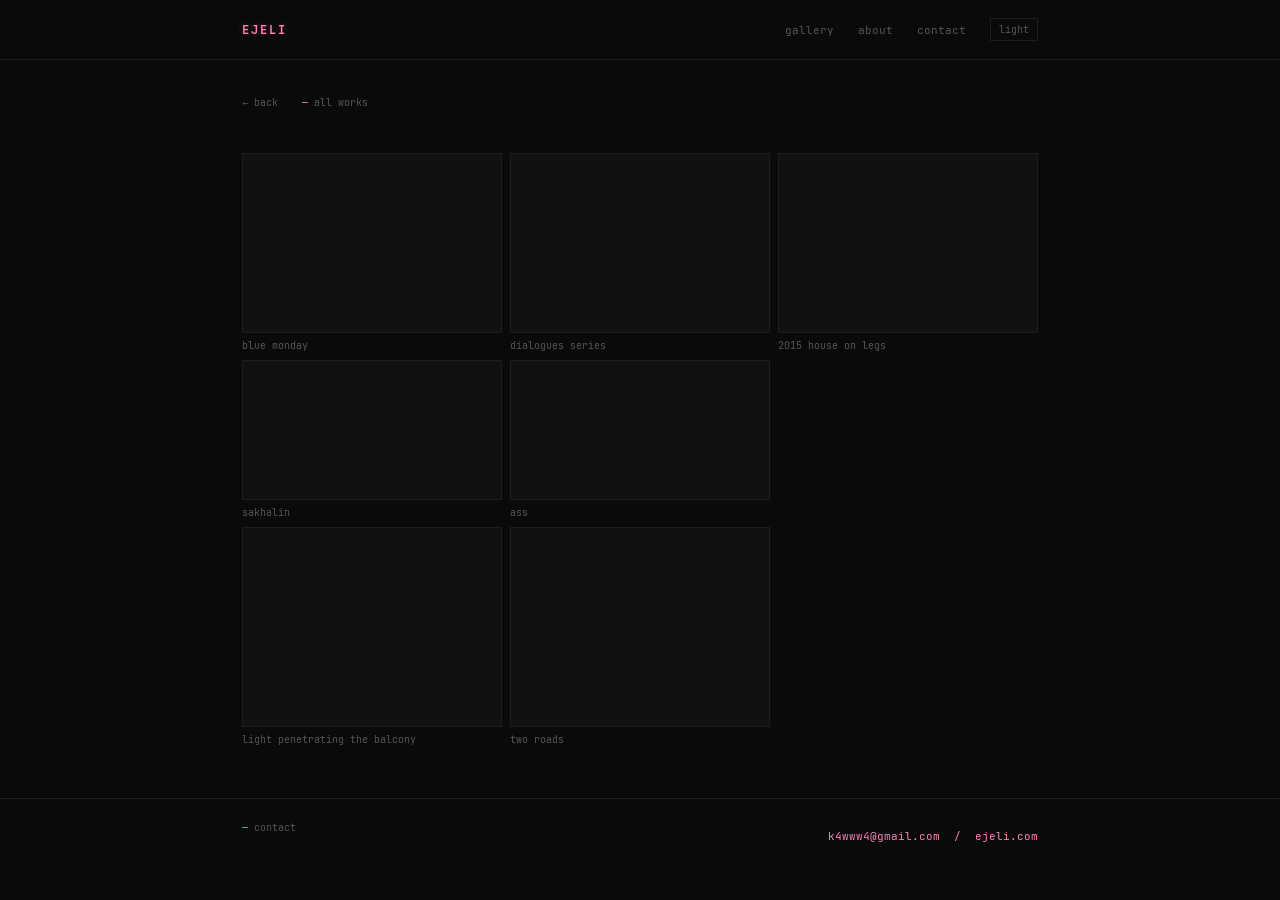
==== gallery.html @ e6da0241 "feat: add gallery.html with masonry layout" ====
<!DOCTYPE html>
<html lang="en">
<head>
  <meta charset="UTF-8">
  <meta name="viewport" content="width=device-width, initial-scale=1.0">
  <title>ejeli — gallery</title>
  <link rel="stylesheet" href="style.css">
  <!-- apply stored theme before first paint to prevent flash -->
  <script>if(localStorage.getItem('ejeli-theme')==='light')document.documentElement.classList.add('light');</script>
</head>
<body>

  <nav>
    <div class="container">
      <div class="nav-inner">
        <a href="index.html" class="nav-logo">EJELI</a>
        <div class="nav-links">
          <a href="gallery.html">gallery</a>
          <a href="index.html#about">about</a>
          <a href="index.html#contact">contact</a>
          <button class="theme-toggle" id="theme-toggle" aria-label="Toggle theme">light</button>
        </div>
      </div>
    </div>
  </nav>

  <main>
    <div class="container">

      <div class="gallery-header">
        <a href="index.html" class="back-link">← back</a>
        <p class="section-label">all works</p>
      </div>

      <div class="masonry">

        <div class="artwork">
          <div class="artwork-placeholder"></div>
          <p class="artwork-title">blue monday</p>
        </div>

        <div class="artwork">
          <div class="artwork-placeholder"></div>
          <p class="artwork-title">sakhalin</p>
        </div>

        <div class="artwork">
          <div class="artwork-placeholder"></div>
          <p class="artwork-title">light penetrating the balcony</p>
        </div>

        <div class="artwork">
          <div class="artwork-placeholder"></div>
          <p class="artwork-title">dialogues series</p>
        </div>

        <div class="artwork">
          <div class="artwork-placeholder"></div>
          <p class="artwork-title">ass</p>
        </div>

        <div class="artwork">
          <div class="artwork-placeholder"></div>
          <p class="artwork-title">two roads</p>
        </div>

        <div class="artwork">
          <div class="artwork-placeholder"></div>
          <p class="artwork-title">2015 house on legs</p>
        </div>

      </div>
    </div>
  </main>

  <footer id="contact">
    <div class="container">
      <div class="footer-inner">
        <span class="section-label">contact</span>
        <span class="footer-links">
          <a href="mailto:k4www4@gmail.com">k4www4@gmail.com</a>
          &nbsp;/&nbsp;
          <a href="https://ejeli.com" target="_blank" rel="noopener">ejeli.com</a>
        </span>
      </div>
    </div>
  </footer>

  <script>
    (function () {
      var stored = localStorage.getItem('ejeli-theme');
      var btn = document.getElementById('theme-toggle');
      if (stored === 'light') {
        btn.textContent = 'dark';
      }
      btn.addEventListener('click', function () {
        var isLight = document.documentElement.classList.toggle('light');
        localStorage.setItem('ejeli-theme', isLight ? 'light' : 'dark');
        btn.textContent = isLight ? 'dark' : 'light';
      });
    })();
  </script>

</body>
</html>
---- style.css ----
/* ── Fonts ───────────────────────────────────────────────── */
@font-face {
  font-family: 'JetBrains Mono';
  font-style: normal;
  font-weight: 300;
  font-display: swap;
  src: url('fonts/jetbrains-mono-light-latin.woff2') format('woff2');
}
@font-face {
  font-family: 'JetBrains Mono';
  font-style: normal;
  font-weight: 400;
  font-display: swap;
  src: url('fonts/jetbrains-mono-regular-latin.woff2') format('woff2');
}
@font-face {
  font-family: 'JetBrains Mono';
  font-style: normal;
  font-weight: 700;
  font-display: swap;
  src: url('fonts/jetbrains-mono-bold-latin.woff2') format('woff2');
}

/* ── Tokens: dark (default) ─────────────────────────────── */
:root {
  --bg:          #0a0a0a;
  --bg2:         #111111;
  --border:      #1e1e1e;
  --text:        #e8e8e8;
  --text-muted:  #555555;
  --accent:      #ff80b5;
  --accent-glow: #ff80b540;
  --transition:  0.25s ease;
}

/* ── Tokens: light ──────────────────────────────────────── */
html.light {
  --bg:          #f7f7f5;
  --bg2:         #efefed;
  --border:      #dddddd;
  --text:        #111111;
  --text-muted:  #999999;
  --accent:      #e8006a;
  --accent-glow: #e8006a20;
}

/* ── Reset ───────────────────────────────────────────────── */
*, *::before, *::after { box-sizing: border-box; margin: 0; padding: 0; }

html {
  background: var(--bg);
  color: var(--text);
  font-family: 'JetBrains Mono', monospace;
  font-weight: 400;
  transition: background var(--transition), color var(--transition);
}

body { min-height: 100vh; }

a { color: inherit; text-decoration: none; }

img { display: block; width: 100%; }

/* ── Layout ─────────────────────────────────────────────── */
.container {
  max-width: 860px;
  margin: 0 auto;
  padding: 0 32px;
}

/* ── Nav ────────────────────────────────────────────────── */
nav {
  border-bottom: 1px solid var(--border);
  transition: border-color var(--transition);
}

.nav-inner {
  display: flex;
  justify-content: space-between;
  align-items: center;
  padding: 18px 0;
}

.nav-logo {
  color: var(--accent);
  font-size: 12px;
  font-weight: 700;
  letter-spacing: 2px;
  text-shadow: 0 0 10px var(--accent-glow);
  transition: color var(--transition), text-shadow var(--transition);
}

.nav-links {
  display: flex;
  align-items: center;
  gap: 24px;
  color: var(--text-muted);
  font-size: 11px;
  transition: color var(--transition);
}

.nav-links a:hover { color: var(--accent); }

.theme-toggle {
  background: none;
  border: 1px solid var(--border);
  color: var(--text-muted);
  font-family: 'JetBrains Mono', monospace;
  font-size: 10px;
  padding: 4px 8px;
  cursor: pointer;
  transition: border-color var(--transition), color var(--transition);
}

.theme-toggle:hover {
  border-color: var(--accent);
  color: var(--accent);
}

.theme-toggle:focus-visible,
.nav-links a:focus-visible {
  outline: 1px solid var(--accent);
  outline-offset: 2px;
}

/* ── Section label ──────────────────────────────────────── */
.section-label {
  color: var(--text-muted);
  font-size: 10px;
  font-weight: 400;
  margin-bottom: 16px;
  transition: color var(--transition);
}

.section-label::before {
  content: '— ';
  color: var(--accent);
  transition: color var(--transition);
}

/* ── Hero ────────────────────────────────────────────────── */
.hero {
  padding: 52px 0 44px;
}

.tagline {
  color: var(--text);
  font-size: 18px;
  font-weight: 300;
  line-height: 1.75;
  max-width: 520px;
  margin-bottom: 40px;
  transition: color var(--transition);
}

.tagline .accent {
  color: var(--accent);
  text-shadow: 0 0 8px var(--accent-glow);
  transition: color var(--transition), text-shadow var(--transition);
}

/* ── Gallery teaser (index) ─────────────────────────────── */
.gallery-teaser {
  display: grid;
  grid-template-columns: repeat(4, 1fr);
  gap: 6px;
  margin-bottom: 10px;
}

.artwork-placeholder {
  background: var(--bg2);
  border: 1px solid var(--border);
  aspect-ratio: 4/3;
  transition: background var(--transition), border-color var(--transition);
}

.view-all {
  color: var(--accent);
  font-size: 10px;
  text-align: right;
  display: block;
  margin-bottom: 52px;
  transition: color var(--transition);
}

.view-all:hover { opacity: 0.7; }

/* ── About grid ─────────────────────────────────────────── */
.about-section {
  padding: 44px 0;
  border-top: 1px solid var(--border);
  transition: border-color var(--transition);
}

.about-grid {
  display: grid;
  grid-template-columns: 1fr 1fr;
  gap: 40px;
}

.about-body {
  color: var(--text);
  font-size: 12px;
  font-weight: 300;
  line-height: 1.8;
  transition: color var(--transition);
}

/* ── Footer ─────────────────────────────────────────────── */
footer {
  border-top: 1px solid var(--border);
  transition: border-color var(--transition);
}

.footer-inner {
  display: flex;
  justify-content: space-between;
  align-items: center;
  padding: 22px 0;
}

.footer-links {
  color: var(--accent);
  font-size: 11px;
  transition: color var(--transition);
}

.footer-links a { color: inherit; }
.footer-links a:hover { opacity: 0.7; }

/* ── Gallery page ───────────────────────────────────────── */
.gallery-header {
  padding: 36px 0 28px;
  display: flex;
  align-items: baseline;
  gap: 24px;
}

.back-link {
  color: var(--text-muted);
  font-size: 10px;
  transition: color var(--transition);
}

.back-link:hover { color: var(--accent); }

.masonry {
  column-count: 3;
  column-gap: 8px;
  padding-bottom: 52px;
}

.artwork {
  break-inside: avoid;
  margin-bottom: 8px;
}

.artwork .artwork-placeholder {
  aspect-ratio: unset;
  height: auto;
  min-height: 140px;
}

/* vary heights so masonry feels organic */
.artwork:nth-child(3n+1) .artwork-placeholder { min-height: 180px; }
.artwork:nth-child(3n+2) .artwork-placeholder { min-height: 140px; }
.artwork:nth-child(3n)   .artwork-placeholder { min-height: 200px; }

.artwork-title {
  color: var(--text-muted);
  font-size: 10px;
  padding: 6px 0 0;
  transition: color var(--transition);
}

/* ── Responsive ─────────────────────────────────────────── */
@media (max-width: 900px) {
  .masonry { column-count: 2; }
}

@media (max-width: 600px) {
  .container { padding: 0 20px; }
  .gallery-teaser { grid-template-columns: repeat(2, 1fr); }
  .about-grid { grid-template-columns: 1fr; gap: 28px; }
  .masonry { column-count: 1; }
  .nav-links { gap: 14px; font-size: 10px; }
  .tagline { font-size: 15px; }
}
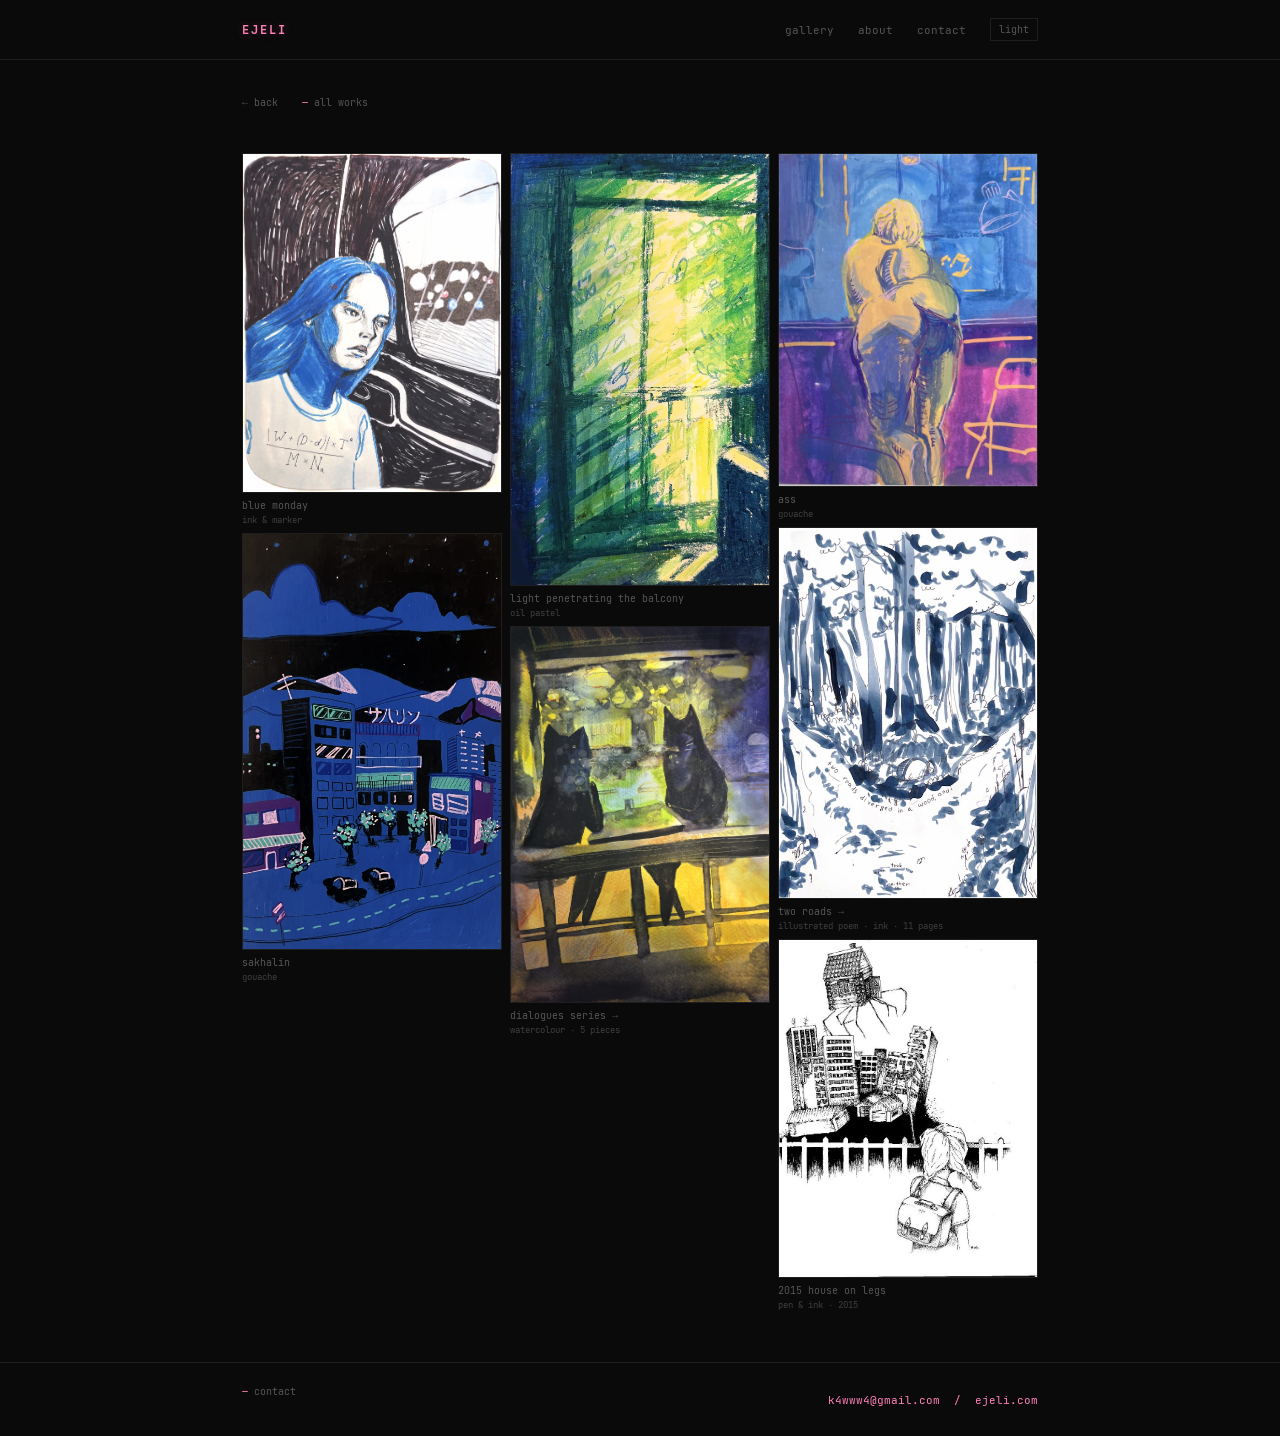
==== commit f6466b18: "feat(gallery): show real artworks instead of placeholders All 11 artwork slots were empty placeholde" ====
--- a/gallery.html
+++ b/gallery.html
@@ -4,6 +4,7 @@
   <meta charset="UTF-8">
   <meta name="viewport" content="width=device-width, initial-scale=1.0">
   <title>ejeli — gallery</title>
+  <meta name="description" content="paintings, ink drawings, illustrated poems and comics by ejeli.">
   <link rel="stylesheet" href="style.css">
   <!-- apply stored theme before first paint to prevent flash -->
   <script>if(localStorage.getItem('ejeli-theme')==='light')document.documentElement.classList.add('light');</script>
@@ -35,38 +36,49 @@
       <div class="masonry">
 
         <div class="artwork">
-          <div class="artwork-placeholder"></div>
+          <img src="images/blue-monday.jpg" alt="blue monday — ink and marker drawing of a woman with bright blue hair sitting in a car, turned toward the viewer, a formula written across her shirt" class="artwork-img" width="1222" height="1600" loading="lazy">
           <p class="artwork-title">blue monday</p>
+          <p class="artwork-meta">ink &amp; marker</p>
         </div>
 
         <div class="artwork">
-          <div class="artwork-placeholder"></div>
+          <img src="images/sakhalin.jpg" alt="sakhalin — night street painted in deep blue and black, low buildings with a sign in Japanese katakana, snow-capped mountains behind, parked cars and small trees" class="artwork-img" width="994" height="1600" loading="lazy">
           <p class="artwork-title">sakhalin</p>
+          <p class="artwork-meta">gouache</p>
         </div>
 
         <div class="artwork">
-          <div class="artwork-placeholder"></div>
+          <img src="images/light-penetrating-the-balcony.jpg" alt="light penetrating the balcony — green and yellow light flooding through a balcony door, painted in loose oil pastel over deep blue shadow" class="artwork-img" width="957" height="1600" loading="lazy">
           <p class="artwork-title">light penetrating the balcony</p>
+          <p class="artwork-meta">oil pastel</p>
         </div>
 
         <div class="artwork">
-          <div class="artwork-placeholder"></div>
-          <p class="artwork-title">dialogues series</p>
+          <a href="dialogues.html">
+            <img src="images/dialogues-1.jpg" alt="dialogues series — watercolour of two black cats sitting on a balcony at night, one smoking, city light glowing yellow behind them" class="artwork-img" width="1101" height="1600" loading="lazy">
+          </a>
+          <p class="artwork-title"><a href="dialogues.html">dialogues series →</a></p>
+          <p class="artwork-meta">watercolour · 5 pieces</p>
         </div>
 
         <div class="artwork">
-          <div class="artwork-placeholder"></div>
+          <img src="images/ass.jpg" alt="ass — gouache painting of a nude figure seen from behind, seated at a bar counter in yellow and green against blue and magenta" class="artwork-img" width="1243" height="1600" loading="lazy">
           <p class="artwork-title">ass</p>
+          <p class="artwork-meta">gouache</p>
         </div>
 
         <div class="artwork">
-          <div class="artwork-placeholder"></div>
-          <p class="artwork-title">two roads</p>
+          <a href="two-roads.html">
+            <img src="images/two-roads-1.jpg" alt="two roads — blue ink wash of a forest path, with the handwritten line “two roads diverged in a wood, and i took neither”" class="artwork-img" width="994" height="1424" loading="lazy">
+          </a>
+          <p class="artwork-title"><a href="two-roads.html">two roads →</a></p>
+          <p class="artwork-meta">illustrated poem · ink · 11 pages</p>
         </div>
 
         <div class="artwork">
-          <div class="artwork-placeholder"></div>
+          <img src="images/house-on-legs.jpg" alt="2015 house on legs — pen drawing of a schoolgirl with a backpack looking at a wooden house walking on spindly legs above a cluster of apartment blocks" class="artwork-img" width="696" height="911" loading="lazy">
           <p class="artwork-title">2015 house on legs</p>
+          <p class="artwork-meta">pen &amp; ink · 2015</p>
         </div>
 
       </div>
@@ -80,7 +92,7 @@
         <span class="footer-links">
           <a href="mailto:k4www4@gmail.com">k4www4@gmail.com</a>
           &nbsp;/&nbsp;
-          <a href="https://ejeli.com" target="_blank" rel="noopener">ejeli.com</a>
+          <a href="https://ejeli.com" target="_blank" rel="noopener noreferrer">ejeli.com</a>
         </span>
       </div>
     </div>
--- a/style.css
+++ b/style.css
@@ -143,6 +143,32 @@
   padding: 52px 0 44px;
 }
 
+.hero-name {
+  font-size: 22px;
+  font-weight: 700;
+  letter-spacing: -0.5px;
+  color: var(--text);
+  margin-bottom: 12px;
+  transition: color var(--transition);
+}
+
+.hero-bio {
+  font-size: 12px;
+  font-weight: 300;
+  line-height: 1.8;
+  color: var(--text-muted);
+  max-width: 480px;
+  margin-top: -28px;
+  margin-bottom: 44px;
+  transition: color var(--transition);
+}
+
+.read-more {
+  color: var(--accent);
+  transition: opacity var(--transition);
+}
+.read-more:hover { opacity: 0.7; }
+
 .tagline {
   color: var(--text);
   font-size: 18px;
@@ -174,6 +200,29 @@
   transition: background var(--transition), border-color var(--transition);
 }
 
+/* real artwork images — teaser crops to a uniform grid */
+.gallery-teaser { align-items: start; }
+
+.gallery-teaser a {
+  display: block;
+  aspect-ratio: 4/3;
+  overflow: hidden;
+  border: 1px solid var(--border);
+  background: var(--bg2);
+  transition: border-color var(--transition);
+}
+
+.gallery-teaser .artwork-img {
+  display: block;
+  width: 100%;
+  height: 100%;
+  object-fit: cover;
+  object-position: center 30%;
+  transition: opacity var(--transition);
+}
+
+.gallery-teaser a:hover .artwork-img { border-color: var(--accent); opacity: 0.85; }
+
 .view-all {
   color: var(--accent);
   font-size: 10px;
@@ -194,8 +243,29 @@
 
 .about-grid {
   display: grid;
-  grid-template-columns: 1fr 1fr;
+  grid-template-columns: 180px 1fr 1fr;
   gap: 40px;
+  align-items: start;
+}
+
+.about-photo-col {
+  padding-top: 4px;
+}
+
+.about-photo {
+  width: 100%;
+  height: auto;          /* beat the img width/height attribute hint so aspect-ratio wins */
+  aspect-ratio: 3/4;
+  object-fit: cover;
+  object-position: center top;
+  filter: grayscale(20%) contrast(1.05);
+  border: 1px solid var(--border);
+  transition: border-color var(--transition), filter var(--transition);
+}
+
+.about-photo:hover {
+  filter: grayscale(0%) contrast(1.05);
+  border-color: var(--accent);
 }
 
 .about-body {
@@ -266,11 +336,66 @@
 .artwork:nth-child(3n+2) .artwork-placeholder { min-height: 140px; }
 .artwork:nth-child(3n)   .artwork-placeholder { min-height: 200px; }
 
+/* masonry keeps each artwork's own proportions — no cropping */
+.artwork .artwork-img {
+  display: block;
+  width: 100%;
+  height: auto;
+  border: 1px solid var(--border);
+  background: var(--bg2);
+  transition: border-color var(--transition), opacity var(--transition);
+}
+
+.artwork a:hover .artwork-img { border-color: var(--accent); opacity: 0.85; }
+
 .artwork-title {
   color: var(--text-muted);
   font-size: 10px;
   padding: 6px 0 0;
   transition: color var(--transition);
+}
+
+.artwork-meta {
+  color: var(--text-muted);
+  font-size: 9px;
+  opacity: 0.7;
+  padding: 2px 0 0;
+}
+
+.artwork-title a { color: inherit; }
+.artwork-title a:hover { color: var(--accent); }
+
+/* ── Series pages (two roads, dialogues) ────────────────── */
+.series-intro {
+  color: var(--text);
+  font-size: 12px;
+  font-weight: 300;
+  line-height: 1.8;
+  max-width: 560px;
+  padding-bottom: 28px;
+}
+
+/* series pages use a row-major grid, not columns — pages must read left-to-right */
+.series-gallery {
+  display: grid;
+  grid-template-columns: repeat(3, 1fr);
+  gap: 8px;
+  align-items: start;
+  padding-bottom: 40px;
+}
+
+.series-gallery .artwork { margin-bottom: 0; }
+
+.series-end {
+  padding-bottom: 52px;
+}
+
+@media (max-width: 900px) {
+  .series-gallery { grid-template-columns: repeat(2, 1fr); }
+}
+
+@media (max-width: 600px) {
+  .series-gallery { grid-template-columns: 1fr; }
 }
 
 /* ── Responsive ─────────────────────────────────────────── */
@@ -282,6 +407,7 @@
   .container { padding: 0 20px; }
   .gallery-teaser { grid-template-columns: repeat(2, 1fr); }
   .about-grid { grid-template-columns: 1fr; gap: 28px; }
+  .about-photo { max-width: 160px; }
   .masonry { column-count: 1; }
   .nav-links { gap: 14px; font-size: 10px; }
   .tagline { font-size: 15px; }
